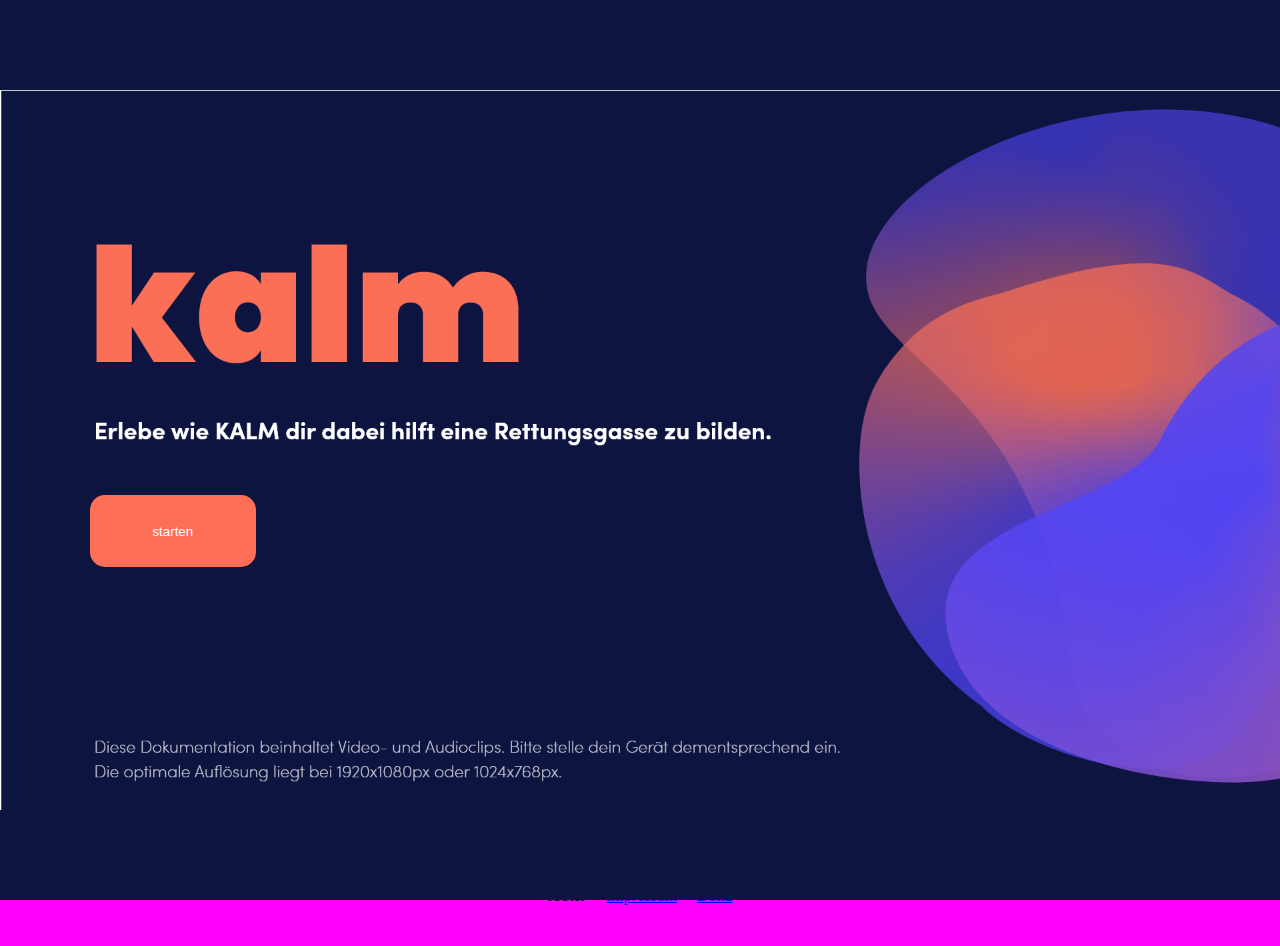
==== index.html @ c69b6397 "styled hi screen" ====
<!DOCTYPE html>
<html lang="en">
  <head>
    <meta charset="UTF-8" />
    <meta http-equiv="X-UA-Compatible" content="IE=edge" />
    <meta name="viewport" content="width=device-width, initial-scale=1.0" />
    <title>KALM Interactive Doc</title>
    <link rel="stylesheet" href="style.css" />
        <link
      rel="shortcut icon"
      type="image/x-icon"
      href="assets/images/favicon.ico"
    />
  </head>

  <body id="body" class="no-overflow">
    <!-- GAME -->
    <div id="game" class="game">
      <button id="startGameBtn" class="startGameButton" onclick="playBeginVideo()">
        starten
      </button>
      <div class="overlayStart" id="startOverlay"></div>
      <video
      id="beginVideo"
      class="gameStartVideo"
      >
          <source alt="video of the kalm intro" src="/assets/videos/Anfang.mp4" type="video/mp4" />
    </div>

    <div class="website">
      <header>header</header>
      <main>
        <!-- video bad ending -->
        <div id="badEndVideo" class="video-container hidden">
          <iframe
            class="video"
            src="https://player.vimeo.com/video/518106062"
            frameborder="0"
            allow="autoplay; fullscreen; picture-in-picture"
            allowfullscreen
          ></iframe>
        </div>
        <!-- video good ending -->
        <div id="goodEndVideo" class="video-container">
          <iframe
            src="https://player.vimeo.com/video/513626811"
            class="video"
            frameborder="0"
            allow="autoplay; fullscreen; picture-in-picture"
            allowfullscreen
          ></iframe>
        </div>
        <div class="info-area">
          <p class="grid-text-1">hier können ganz viele Infos rein!!!</p>
          <div class="grid-button">
            <button id="tryAgainBtn" class="gameButton" onclick="restartGame()">
              nochmal
            </button>
          </div>
          <p class="grid-text-2">
            Lorem ipsum dolor sit amet, consetetur sadipscing elitr, sed diam
            nonumy eirmod tempor invidunt ut labore et dolore magna aliquyam
            erat, sed diam voluptua. At vero eos et accusam et justo duo dolores
            et ea rebum. Stet clita kasd gubergren, no sea takimata sanctus est
            Lorem ipsum dolor sit amet. Lorem ipsum dolor sit amet, consetetur
            sadipscing elitr, sed diam nonumy eirmod tempor invidunt ut labore
            et dolore magna aliquyam erat, sed diam voluptua. At vero eos et
            accusam et justo duo dolores et ea rebum. Stet clita kasd gubergren,
            no sea takimata sanctus est Lorem ipsum dolor sit amet.
          </p>
        </div>
      </main>
      <footer>
        <p class="footer-element">footer</p>
        <a class="footer-element" href="#">Impressum</a>
        <a class="footer-element" href="#">Doku</a>
      </footer>
    </div>
    <script src="index.js"></script>
  </body>
</html>
---- style.css ----
body {
  display: grid;
  grid-template-columns: auto;
  grid-template-rows: auto;
  margin: 0px;
  padding: 0px;
  overflow-x: hidden;
  scroll-behavior: smooth;
}

.overlayStart {
  width: 100%;
  height: 100%;
  background-image: url("assets/images/HiScreen.png");
  background-position: center center;
  background-size: 100% auto;
  background-repeat: no-repeat;
  position: relative;
  z-index: 5;
}

.game {
  grid-column: 1/2;
  grid-row: 1/2;
  z-index: 999;
  width: 100vw;
  height: 100vh;
  background-color: #0d1440;
  color: rgb(255, 255, 255);
}
.gameStartVideo {
  position: absolute;
  top: 0;
  left: 0;
  width: 100vw;
  height: 100vh;
  background-color: #0d1440;
}
.gameText {
  text-align: center;
  font-size: 30pt;
  margin-top: 45vh;
}
.gameButton {
  padding: 20px;
  /* left: 43%; */
}

.startGameButton {
  background-color: #fd6f57;
  color: white;
  border-radius: 15px;
  border: none;
  position: absolute;
  padding: 20px;
  top: 55%;
  bottom: 37%;
  left: 7%;
  right: 80%;
  z-index: 9999;
}

.website {
  grid-column: 1/2;
  grid-row: 1/2;
}

.video {
  width: 100%;
  height: 100%;
}

.video-container {
  width: auto;
  height: 40vw;
  background-color: rgb(255, 0, 0);
}

header {
  height: 100px;
  background-color: rgb(255, 0, 255);
}

footer {
  height: 100px;
  background-color: rgb(255, 0, 255);
  display: flex;
  flex-direction: row;
  align-items: center;
  justify-content: center;
}
.footer-element {
  padding: 10px;
}

.info-area {
  display: grid;
  grid-template-columns: auto;
  grid-template-rows: auto;
}

.grid-text-1 {
  grid-column: 1/2;
  grid-row: 1/2;
}
.grid-button {
  grid-column: 2/3;
  grid-row: 1/2;
  margin-top: 20px;
}
.grid-text-2 {
  grid-column: 1/3;
  grid-row: 2/3;
}

p {
  padding: 20px;
}

.hidden {
  display: none;
}
.show {
  display: inset;
}

.overflow {
  overflow: scroll;
}

.no-overflow {
  overflow: hidden;
}
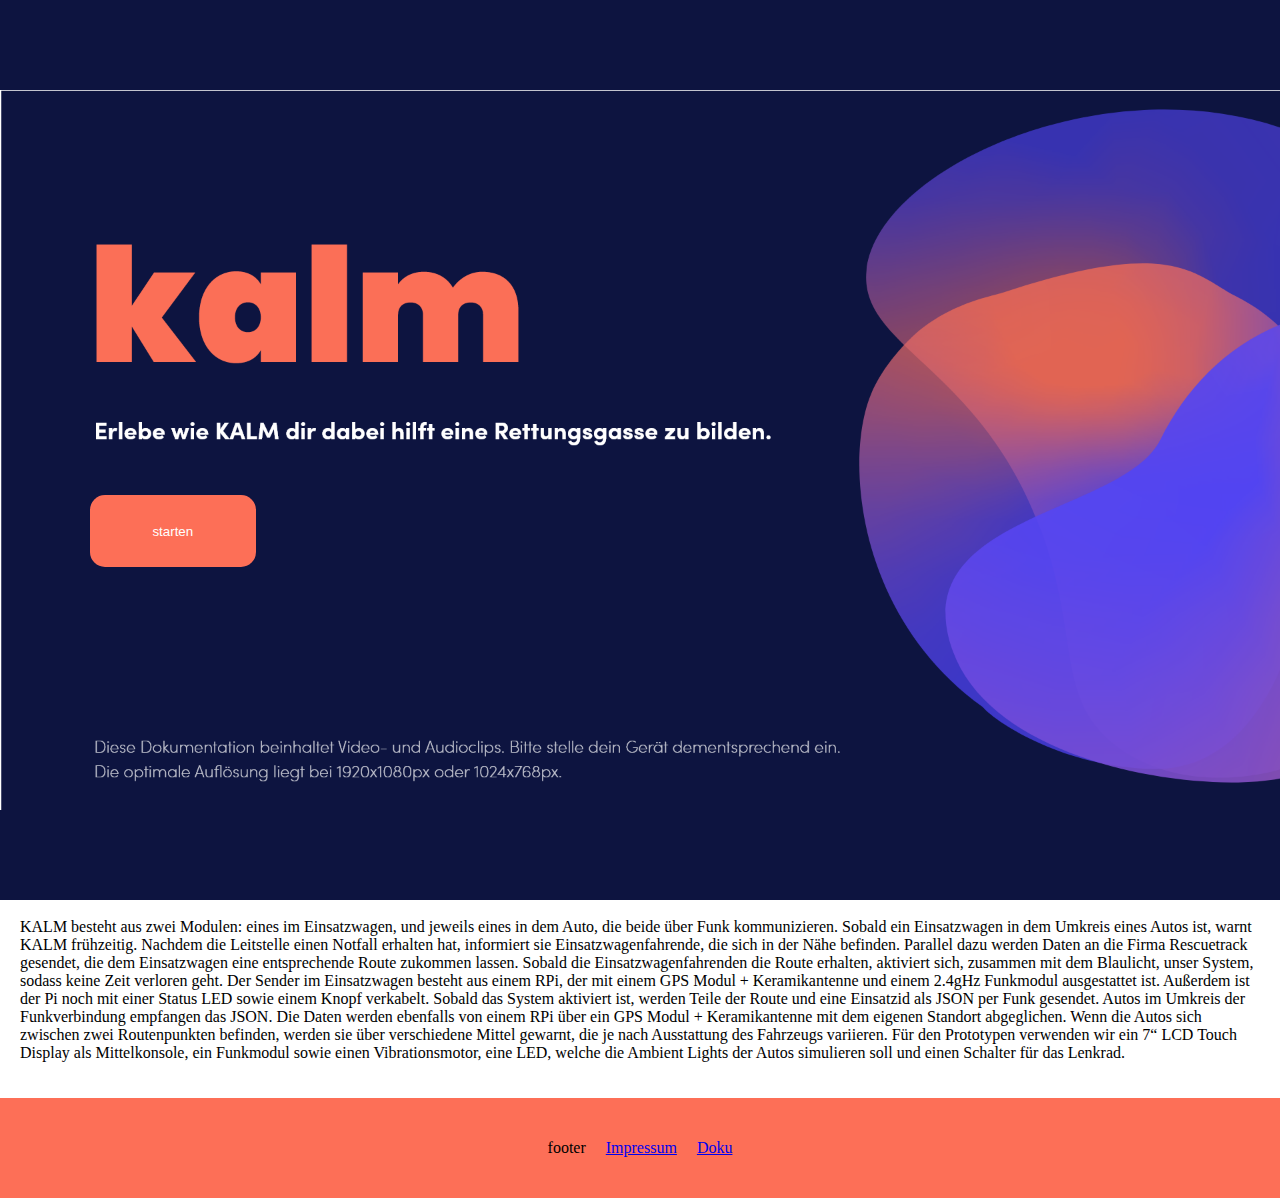
==== commit f6eb0324: "letzte Seite texte" ====
--- a/index.html
+++ b/index.html
@@ -58,15 +58,15 @@
             </button>
           </div>
           <p class="grid-text-2">
-            Lorem ipsum dolor sit amet, consetetur sadipscing elitr, sed diam
-            nonumy eirmod tempor invidunt ut labore et dolore magna aliquyam
-            erat, sed diam voluptua. At vero eos et accusam et justo duo dolores
-            et ea rebum. Stet clita kasd gubergren, no sea takimata sanctus est
-            Lorem ipsum dolor sit amet. Lorem ipsum dolor sit amet, consetetur
-            sadipscing elitr, sed diam nonumy eirmod tempor invidunt ut labore
-            et dolore magna aliquyam erat, sed diam voluptua. At vero eos et
-            accusam et justo duo dolores et ea rebum. Stet clita kasd gubergren,
-            no sea takimata sanctus est Lorem ipsum dolor sit amet.
+            Über das Konzept <br/><br/>
+            Kalm ist eine Anwndung, die dir dabei helfen soll, auf eine entspannte und stressfreie Art eine Rettungsgasse zu bilden. So helfen wir dir und den Sanitätern dabei, ungehindert an euer Ziel zu gelangen, sodass keine Menschenleben gefährdet werden. Der momentane Interaktionsprozess ist leider fehlerhaft, eine Umfrage des DRK zeigt, dass in 80% eine Rettungsgasse nicht oder zu spät gebildet wird. Dabei gehen wertvolle Minuten verloren, die die Retter dringend brauchen.
+            Einer der Gründe dafür ist, dass man automatisch anonymer handelt, sobald man sich im Auto befindet und dann weniger Empathie für Andere zeigen kann und leichter aggressiv reagiert. Schuld ist die eingeschränkte Kommunikation zwischen dir und anderen Verkehrsteilnehmenden. KALM bildet also das Sprachrohr für dich und die Einsatzkräfte!
+            <br/><br/>
+            Die Technik hinter KALM <br/><br/>
+            KALM besteht aus zwei Modulen: eines im Einsatzwagen, und jeweils eines in dem Auto, die beide über Funk kommunizieren. Sobald ein Einsatzwagen in dem Umkreis eines Autos ist, warnt KALM frühzeitig.
+            Nachdem die Leitstelle einen Notfall erhalten hat, informiert sie Einsatzwagenfahrende, die sich in der Nähe befinden. Parallel dazu werden Daten an die Firma Rescuetrack gesendet, die dem Einsatzwagen eine entsprechende Route zukommen lassen. Sobald die Einsatzwagenfahrenden die Route erhalten, aktiviert sich, zusammen mit dem Blaulicht, unser System, sodass keine Zeit
+            verloren geht. Der Sender im Einsatzwagen besteht aus einem RPi, der mit einem GPS Modul + Keramikantenne und einem 2.4gHz Funkmodul ausgestattet ist. Außerdem ist der Pi noch mit einer Status LED sowie einem Knopf verkabelt.
+            Sobald das System aktiviert ist, werden Teile der Route und eine Einsatzid als JSON per Funk gesendet. Autos im Umkreis der Funkverbindung empfangen das JSON. Die Daten werden ebenfalls von einem RPi über ein GPS Modul + Keramikantenne mit dem eigenen Standort abgeglichen. Wenn die Autos sich zwischen zwei Routenpunkten befinden, werden sie über verschiedene Mittel gewarnt, die je nach Ausstattung des Fahrzeugs variieren. Für den Prototypen verwenden wir ein 7“ LCD Touch Display als Mittelkonsole, ein Funkmodul sowie einen Vibrationsmotor, eine LED, welche die Ambient Lights der Autos simulieren soll und einen Schalter für das Lenkrad.
           </p>
         </div>
       </main>
--- a/style.css
+++ b/style.css
@@ -73,17 +73,23 @@
 .video-container {
   width: auto;
   height: 40vw;
-  background-color: rgb(255, 0, 0);
+  background-color: #0d1440;
 }
 
 header {
   height: 100px;
-  background-color: rgb(255, 0, 255);
+  background-color: #0d1440;
 }
-
+#logo {
+  padding: 50px;
+  width: 50%;
+  object-fit: cover;
+  height: 100px; 
+	background: url(assets/images/Logo.png) no-repeat;
+}
 footer {
   height: 100px;
-  background-color: rgb(255, 0, 255);
+  background-color: #FD6F57;
   display: flex;
   flex-direction: row;
   align-items: center;
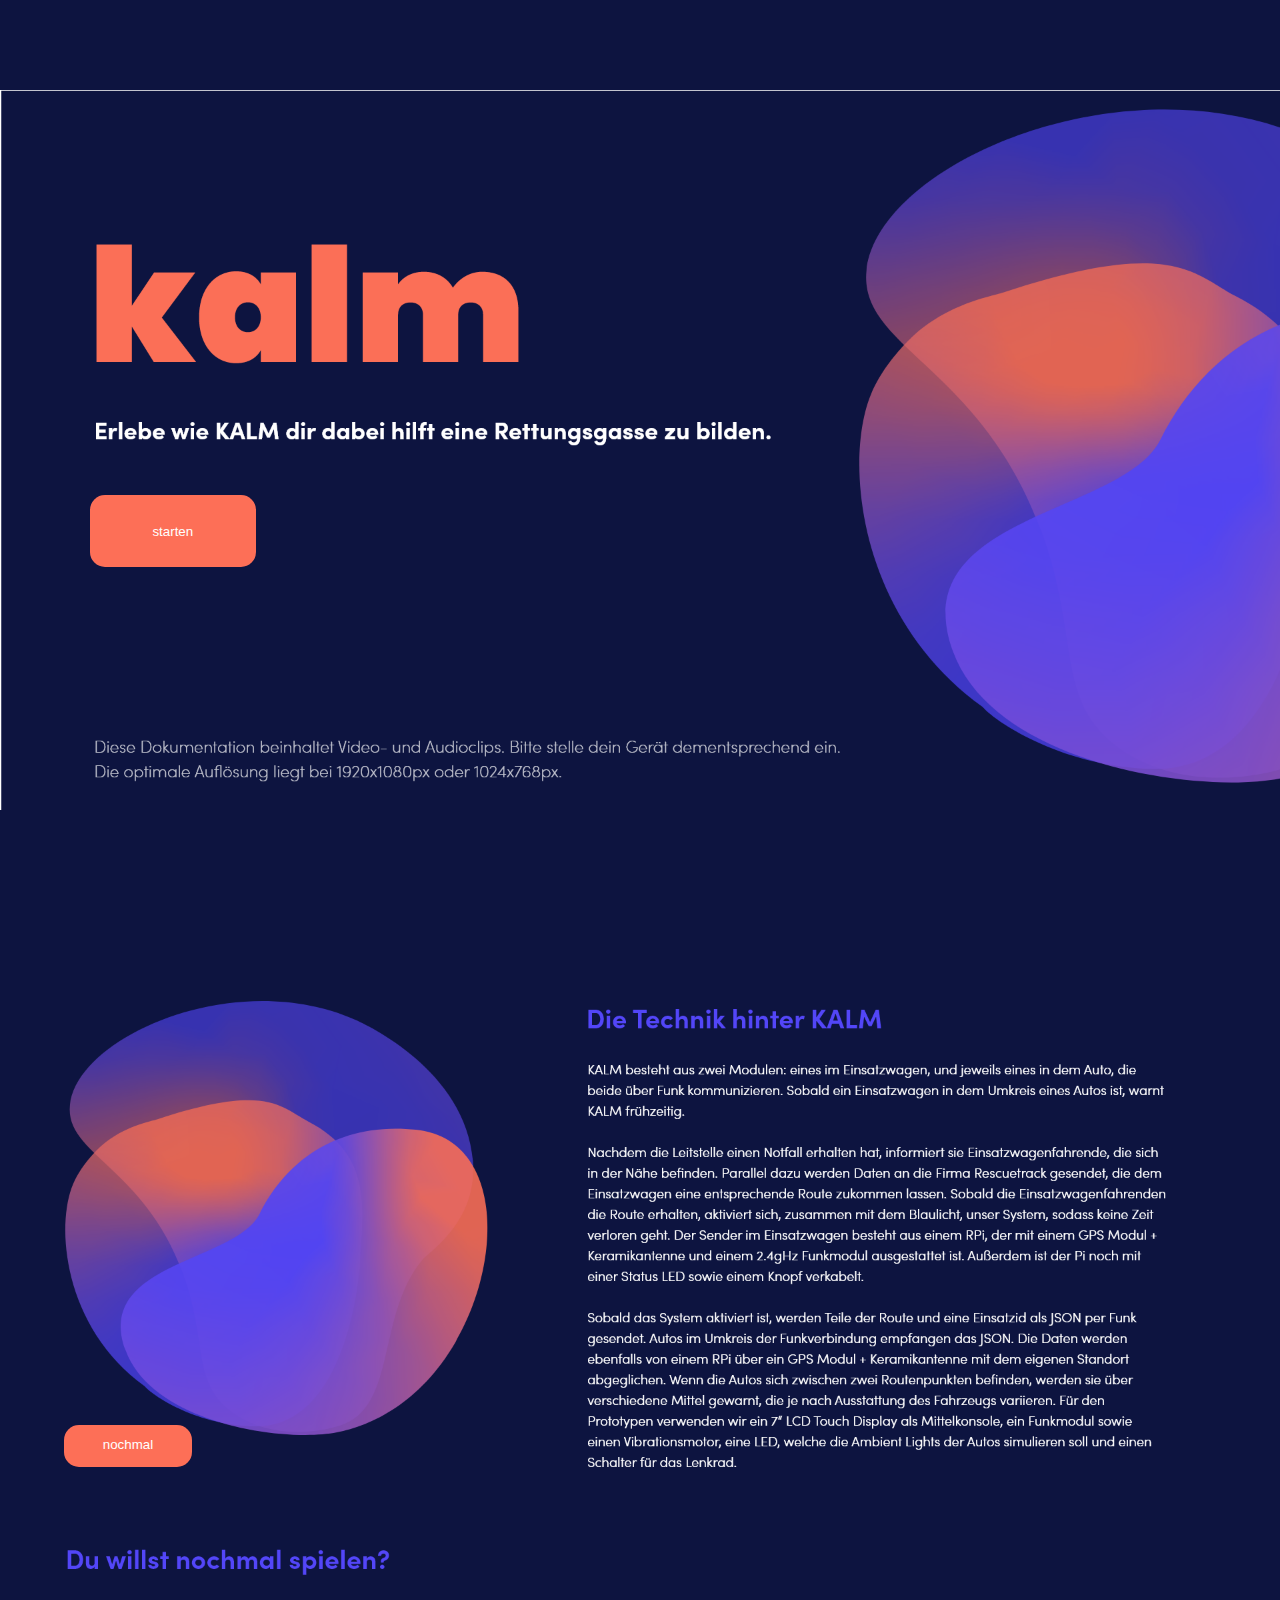
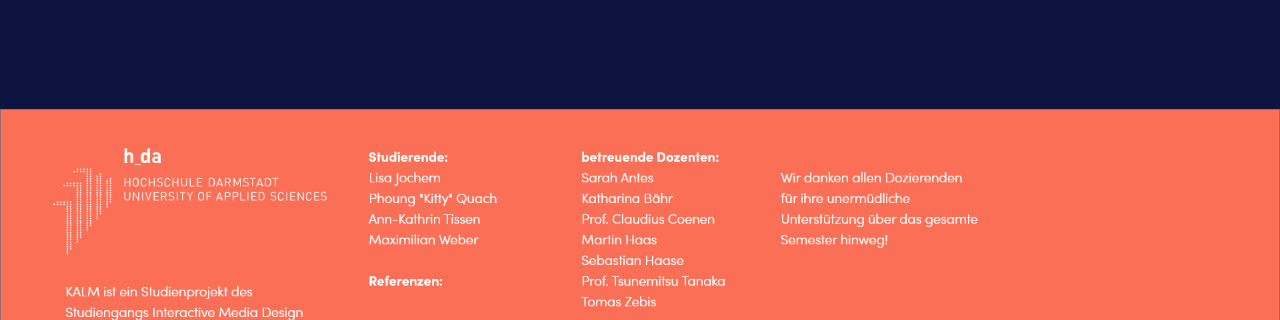
==== commit 35eea4f8: "added endscreen" ====
--- a/index.html
+++ b/index.html
@@ -28,7 +28,7 @@
     </div>
 
     <div class="website">
-      <header>header</header>
+      <!-- <header>header</header> -->
       <main>
         <!-- video bad ending -->
         <div id="badEndVideo" class="video-container hidden">
@@ -51,7 +51,13 @@
           ></iframe>
         </div>
         <div class="info-area">
-          <p class="grid-text-1">hier können ganz viele Infos rein!!!</p>
+          <div class="overview"></div>
+          <div class="grid-button">
+            <button id="tryAgainBtn" class="gameButton" onclick="restartGame()">
+              nochmal
+            </button>
+          </div>
+          <!-- <p class="grid-text-1">hier können ganz viele Infos rein!!!</p>
           <div class="grid-button">
             <button id="tryAgainBtn" class="gameButton" onclick="restartGame()">
               nochmal
@@ -74,7 +80,7 @@
         <p class="footer-element">footer</p>
         <a class="footer-element" href="#">Impressum</a>
         <a class="footer-element" href="#">Doku</a>
-      </footer>
+      </footer> -->
     </div>
     <script src="index.js"></script>
   </body>
--- a/style.css
+++ b/style.css
@@ -41,10 +41,6 @@
   font-size: 30pt;
   margin-top: 45vh;
 }
-.gameButton {
-  padding: 20px;
-  /* left: 43%; */
-}
 
 .startGameButton {
   background-color: #fd6f57;
@@ -84,12 +80,12 @@
   padding: 50px;
   width: 50%;
   object-fit: cover;
-  height: 100px; 
-	background: url(assets/images/Logo.png) no-repeat;
+  height: 100px;
+  background: url(assets/images/Logo.png) no-repeat;
 }
 footer {
   height: 100px;
-  background-color: #FD6F57;
+  background-color: #fd6f57;
   display: flex;
   flex-direction: row;
   align-items: center;
@@ -103,6 +99,59 @@
   display: grid;
   grid-template-columns: auto;
   grid-template-rows: auto;
+}
+
+.gameButton {
+  background-color: #fd6f57;
+  color: white;
+  border-radius: 15px;
+  border: none;
+  position: absolute;
+  padding: 30px;
+  padding-top: 12px;
+  margin-top: 930px;
+  top: 55%;
+  bottom: 30%;
+  left: 5%;
+  right: 85%;
+  z-index: 9999;
+}
+
+.overview {
+  grid-column: 1/3;
+  grid-row: 1/2;
+  width: 100%;
+  min-height: 768px;
+  background-image: url("assets/images/GoodbyeScreen.png");
+  background-position: center center;
+  background-size: 100% auto;
+  background-repeat: no-repeat;
+  position: relative;
+  padding-top: 45vw;
+  padding-bottom: 5vw;
+  z-index: 20;
+}
+
+@media only screen and (min-width: 1500px) {
+  .overview {
+    padding-top: 80vw;
+    padding-bottom: 5vw;
+  }
+
+  .gameButton {
+    font-size: 120%;
+    padding: 40px;
+    padding-top: 18px;
+    margin-top: 1950px;
+    top: 55%;
+    bottom: 30%;
+    left: 5%;
+    right: 85%;
+  }
+
+  .startGameButton {
+    font-size: 120%;
+  }
 }
 
 .grid-text-1 {
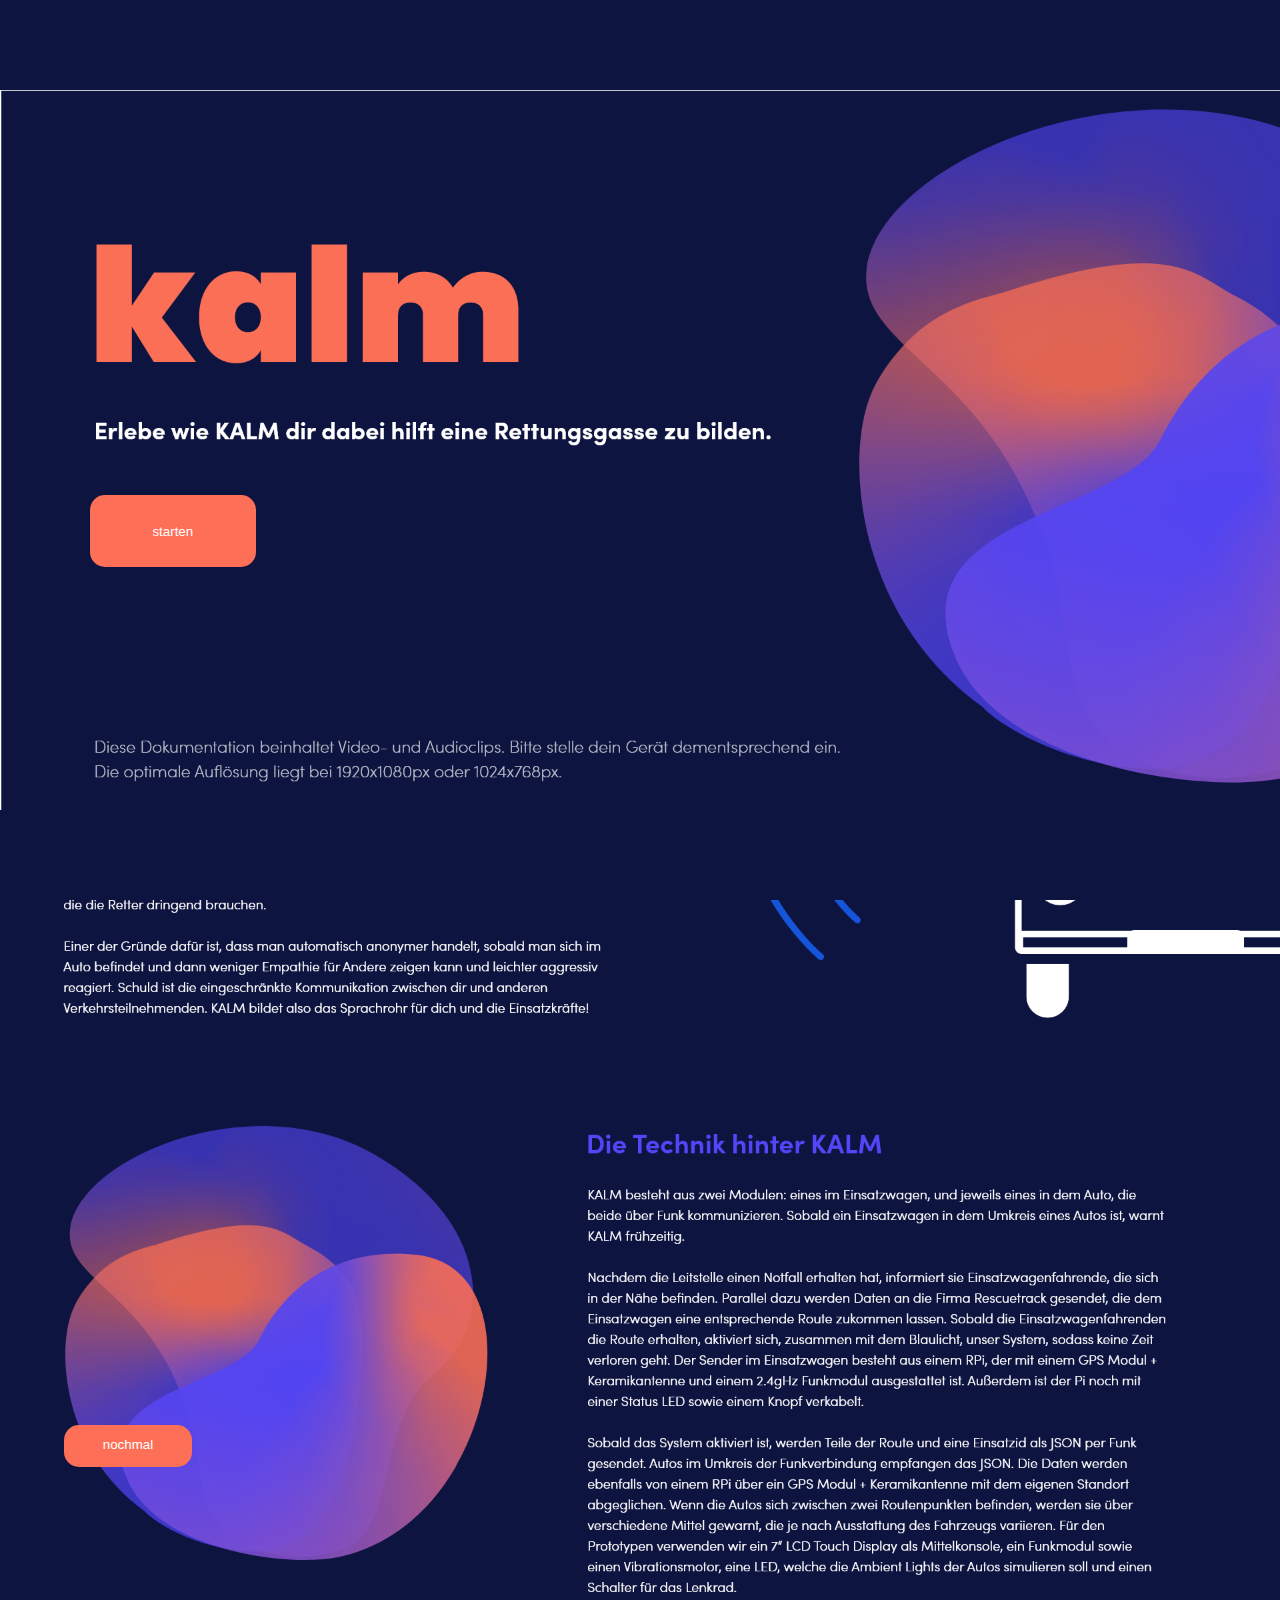
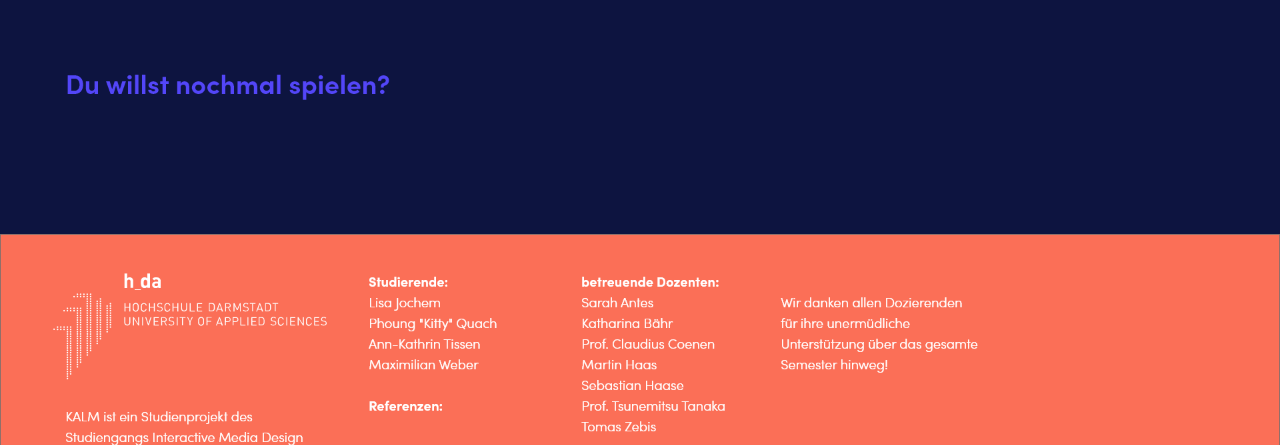
==== commit 4c7c0233: "." ====
--- a/index.html
+++ b/index.html
@@ -28,6 +28,9 @@
     </div>
 
     <div class="website">
+      <div id="logo">
+        <img src="assets/images/Logo2.png" alt="logo">
+      </div>
       <!-- <header>header</header> -->
       <main>
         <!-- video bad ending -->
--- a/style.css
+++ b/style.css
@@ -77,11 +77,12 @@
   background-color: #0d1440;
 }
 #logo {
-  padding: 50px;
-  width: 50%;
+  padding-top: 25px;
+  padding-left: 25px;
+  width: 100%;
   object-fit: cover;
-  height: 100px;
-  background: url(assets/images/Logo.png) no-repeat;
+  height: 100px; 
+  background-color: #0d1440;
 }
 footer {
   height: 100px;
@@ -99,6 +100,7 @@
   display: grid;
   grid-template-columns: auto;
   grid-template-rows: auto;
+  background-color: #0d1440;
 }
 
 .gameButton {
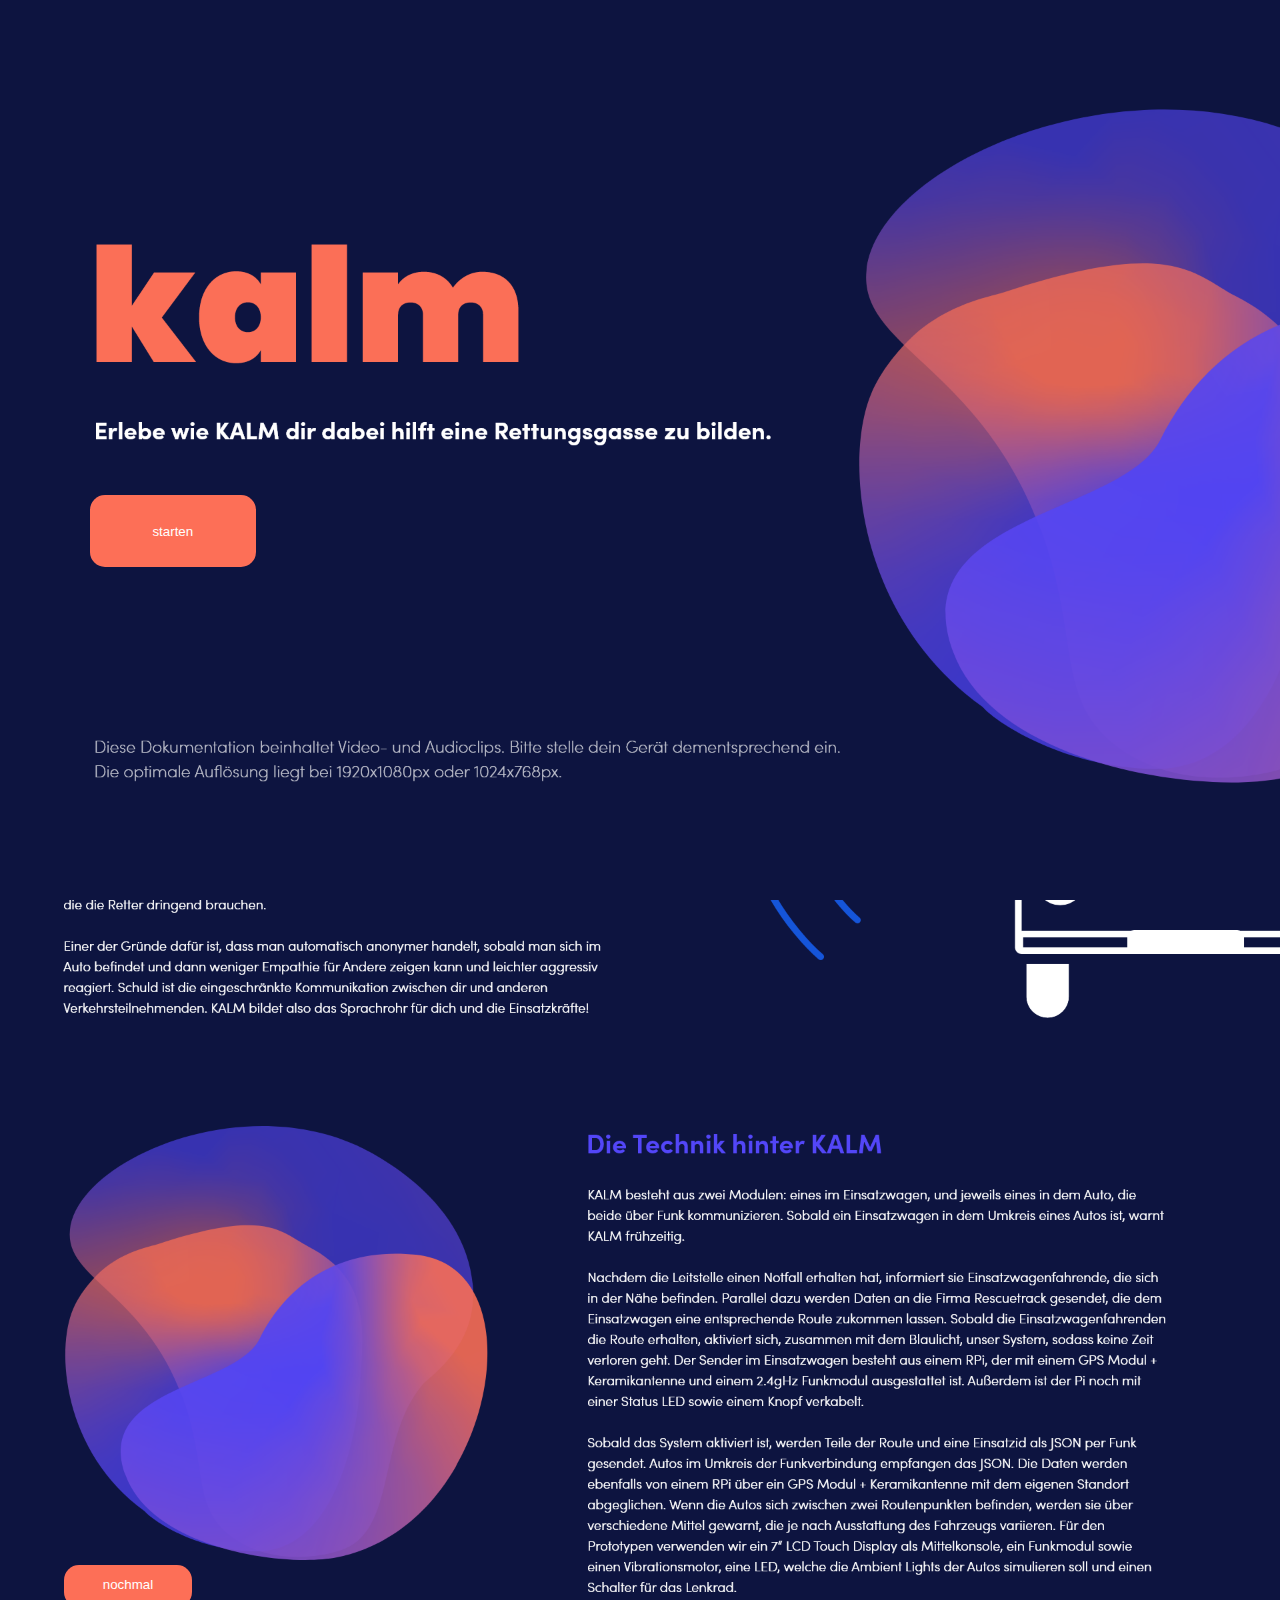
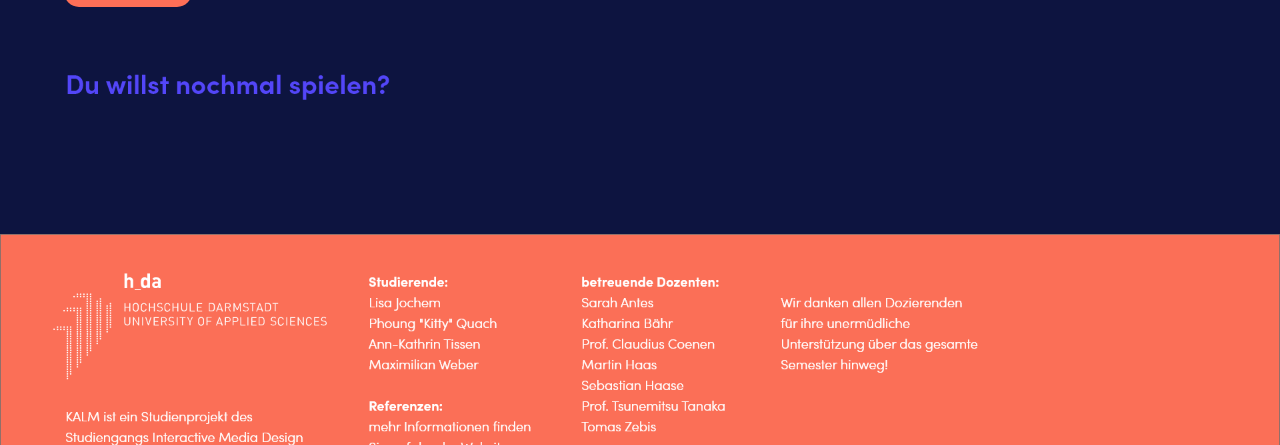
==== commit 29ebb4fe: "removed / again" ====
--- a/index.html
+++ b/index.html
@@ -1,66 +1,50 @@
 <!DOCTYPE html>
 <html lang="en">
-  <head>
-    <meta charset="UTF-8" />
-    <meta http-equiv="X-UA-Compatible" content="IE=edge" />
-    <meta name="viewport" content="width=device-width, initial-scale=1.0" />
-    <title>KALM Interactive Doc</title>
-    <link rel="stylesheet" href="style.css" />
-        <link
-      rel="shortcut icon"
-      type="image/x-icon"
-      href="assets/images/favicon.ico"
-    />
-  </head>
 
-  <body id="body" class="no-overflow">
-    <!-- GAME -->
-    <div id="game" class="game">
-      <button id="startGameBtn" class="startGameButton" onclick="playBeginVideo()">
-        starten
-      </button>
-      <div class="overlayStart" id="startOverlay"></div>
-      <video
-      id="beginVideo"
-      class="gameStartVideo"
-      >
-          <source alt="video of the kalm intro" src="/assets/videos/Anfang.mp4" type="video/mp4" />
+<head>
+  <meta charset="UTF-8" />
+  <meta http-equiv="X-UA-Compatible" content="IE=edge" />
+  <meta name="viewport" content="width=device-width, initial-scale=1.0" />
+  <title>KALM Interactive Doc</title>
+  <link rel="stylesheet" href="style.css" />
+  <link rel="shortcut icon" type="image/x-icon" href="assets/images/favicon.ico" />
+</head>
+
+<body id="body" class="no-overflow">
+  <!-- GAME -->
+  <div id="game" class="game">
+    <button id="startGameBtn" class="startGameButton" onclick="playBeginVideo()">
+      starten
+    </button>
+    <div class="overlayStart" id="startOverlay"></div>
+    <video id="beginVideo" class="gameStartVideo">
+      <source alt="video of the kalm intro" src="assets/videos/Anfang.mp4" type="video/mp4" />
+  </div>
+
+  <div class="website">
+    <div id="logo">
+      <img src="assets/images/Logo2.png" alt="logo">
     </div>
-
-    <div class="website">
-      <div id="logo">
-        <img src="assets/images/Logo2.png" alt="logo">
+    <!-- <header>header</header> -->
+    <main>
+      <!-- video bad ending -->
+      <div id="badEndVideo" class="video-container hidden">
+        <iframe class="video" src="https://player.vimeo.com/video/518106062" frameborder="0"
+          allow="autoplay; fullscreen; picture-in-picture" allowfullscreen></iframe>
       </div>
-      <!-- <header>header</header> -->
-      <main>
-        <!-- video bad ending -->
-        <div id="badEndVideo" class="video-container hidden">
-          <iframe
-            class="video"
-            src="https://player.vimeo.com/video/518106062"
-            frameborder="0"
-            allow="autoplay; fullscreen; picture-in-picture"
-            allowfullscreen
-          ></iframe>
+      <!-- video good ending -->
+      <div id="goodEndVideo" class="video-container">
+        <iframe src="https://player.vimeo.com/video/513626811" class="video" frameborder="0"
+          allow="autoplay; fullscreen; picture-in-picture" allowfullscreen></iframe>
+      </div>
+      <div class="info-area">
+        <div class="overview"></div>
+        <div class="grid-button">
+          <button id="tryAgainBtn" class="gameButton" onclick="restartGame()">
+            nochmal
+          </button>
         </div>
-        <!-- video good ending -->
-        <div id="goodEndVideo" class="video-container">
-          <iframe
-            src="https://player.vimeo.com/video/513626811"
-            class="video"
-            frameborder="0"
-            allow="autoplay; fullscreen; picture-in-picture"
-            allowfullscreen
-          ></iframe>
-        </div>
-        <div class="info-area">
-          <div class="overview"></div>
-          <div class="grid-button">
-            <button id="tryAgainBtn" class="gameButton" onclick="restartGame()">
-              nochmal
-            </button>
-          </div>
-          <!-- <p class="grid-text-1">hier können ganz viele Infos rein!!!</p>
+        <!-- <p class="grid-text-1">hier können ganz viele Infos rein!!!</p>
           <div class="grid-button">
             <button id="tryAgainBtn" class="gameButton" onclick="restartGame()">
               nochmal
@@ -84,7 +68,8 @@
         <a class="footer-element" href="#">Impressum</a>
         <a class="footer-element" href="#">Doku</a>
       </footer> -->
-    </div>
-    <script src="index.js"></script>
-  </body>
-</html>
+      </div>
+      <script src="index.js"></script>
+</body>
+
+</html>--- a/style.css
+++ b/style.css
@@ -81,7 +81,7 @@
   padding-left: 25px;
   width: 100%;
   object-fit: cover;
-  height: 100px; 
+  height: 100px;
   background-color: #0d1440;
 }
 footer {
@@ -111,7 +111,7 @@
   position: absolute;
   padding: 30px;
   padding-top: 12px;
-  margin-top: 930px;
+  margin-top: 1070px;
   top: 55%;
   bottom: 30%;
   left: 5%;
@@ -144,7 +144,7 @@
     font-size: 120%;
     padding: 40px;
     padding-top: 18px;
-    margin-top: 1950px;
+    margin-top: 2070px;
     top: 55%;
     bottom: 30%;
     left: 5%;
